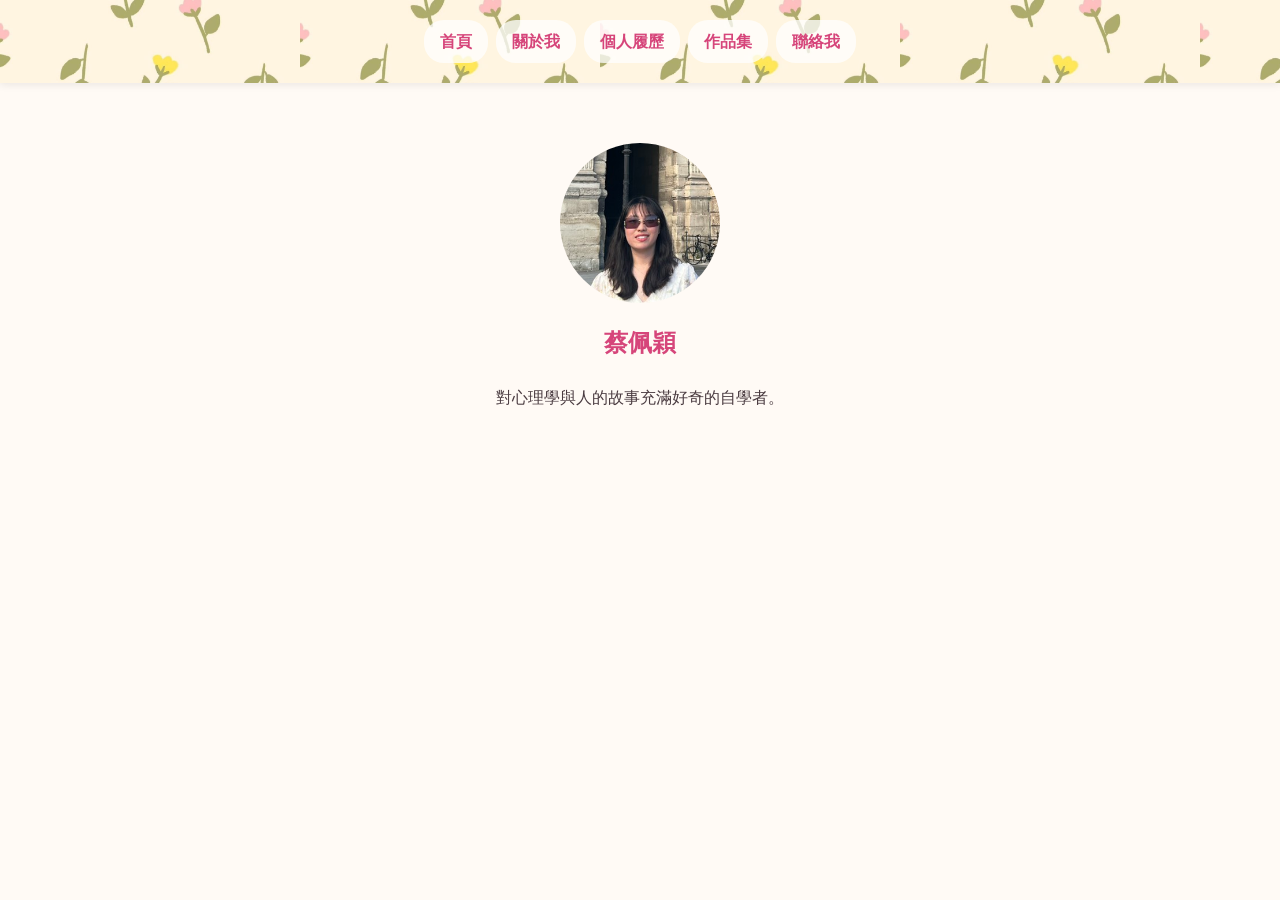
==== index.html @ 42b38957 "Update index.html" ====
<!DOCTYPE html>
<html lang="zh-Hant">
<head>
  <meta charset="UTF-8">
  <meta name="viewport" content="width=device-width, initial-scale=1.0">
  <title>蔡佩穎｜首頁</title>
  <link rel="stylesheet" href="style.css">
</head>
<body>

  <nav>
    <a href="index.html">首頁</a>
    <a href="about.html">關於我</a>
    <a href="resume.html">個人履歷</a>
    <a href="works.html">作品集</a>
    <a href="contact.html">聯絡我</a>
  </nav>

  <section id="home">
    <div class="avatar" role="img" aria-label="蔡佩穎的照片"></div>
    <h1>蔡佩穎</h1>
    <p>對心理學與人的故事充滿好奇的自學者。</p>
  </section>

</body>
</html>
---- style.css ----
body { font-family: sans-serif; margin: 0; line-height: 1.7; color: #4a3b40; background: #fffaf5; }

/* 上方導覽列：花花背景 */
nav {
  position: sticky; top: 0;
  background-image: url("flowers.jpg");
  background-size: 300px;
  background-repeat: repeat;
  display: flex; justify-content: center; flex-wrap: wrap; gap: 8px;
  padding: 20px 12px;
  box-shadow: 0 2px 8px rgba(0,0,0,0.08);
}
nav a {
  color: #d6457a; text-decoration: none; font-weight: bold;
  padding: 8px 16px; border-radius: 20px;
  background: rgba(255,255,255,0.75);
}
nav a:hover { background: #f8bbd0; color: white; }

/* 內容區塊 */
section { max-width: 700px; margin: 0 auto; padding: 60px 16px; }
h1 { color: #d6457a; }
h2 { color: #d6457a; border-bottom: 2px solid #f8bbd0; padding-bottom: 6px; }
#home { text-align: center; }

/* 圓形大頭照 */
.avatar {
  width: 160px; height: 160px;
  margin: 0 auto 16px;
  border-radius: 50%;
  background-image: url("me.jpg");
  background-size: 400%;
  background-position: 35% 70%;
}
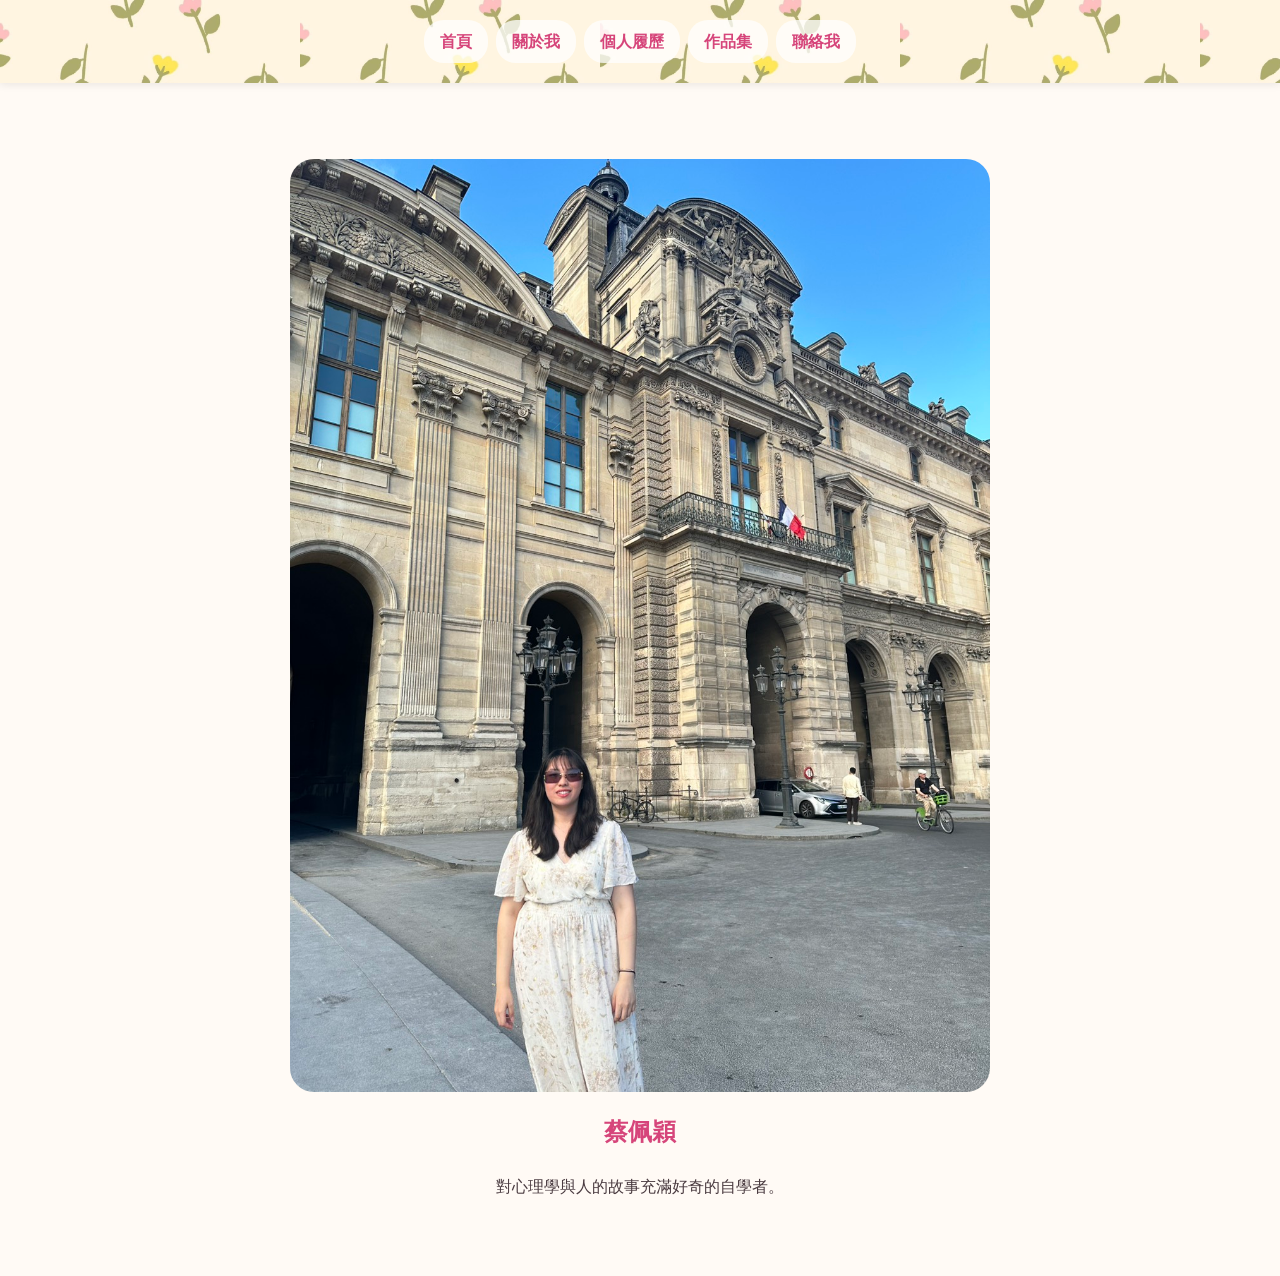
==== commit b5911c62: "Update index.html" ====
--- a/index.html
+++ b/index.html
@@ -17,7 +17,7 @@
   </nav>
 
   <section id="home">
-    <div class="avatar" role="img" aria-label="蔡佩穎的照片"></div>
+        <img src="me.jpg" alt="蔡佩穎的照片" class="photo">
     <h1>蔡佩穎</h1>
     <p>對心理學與人的故事充滿好奇的自學者。</p>
   </section>
--- a/style.css
+++ b/style.css
@@ -23,12 +23,11 @@
 h2 { color: #d6457a; border-bottom: 2px solid #f8bbd0; padding-bottom: 6px; }
 #home { text-align: center; }
 
-/* 圓形大頭照 */
-.avatar {
-  width: 160px; height: 160px;
-  margin: 0 auto 16px;
-  border-radius: 50%;
-  background-image: url("me.jpg");
-  background-size: 400%;
-  background-position: 35% 70%;
+/* 照片：原本比例、圓角方形 */
+.photo {
+  display: block;
+  max-width: 100%;
+  height: auto;
+  border-radius: 24px;
+  margin: 16px auto;
 }
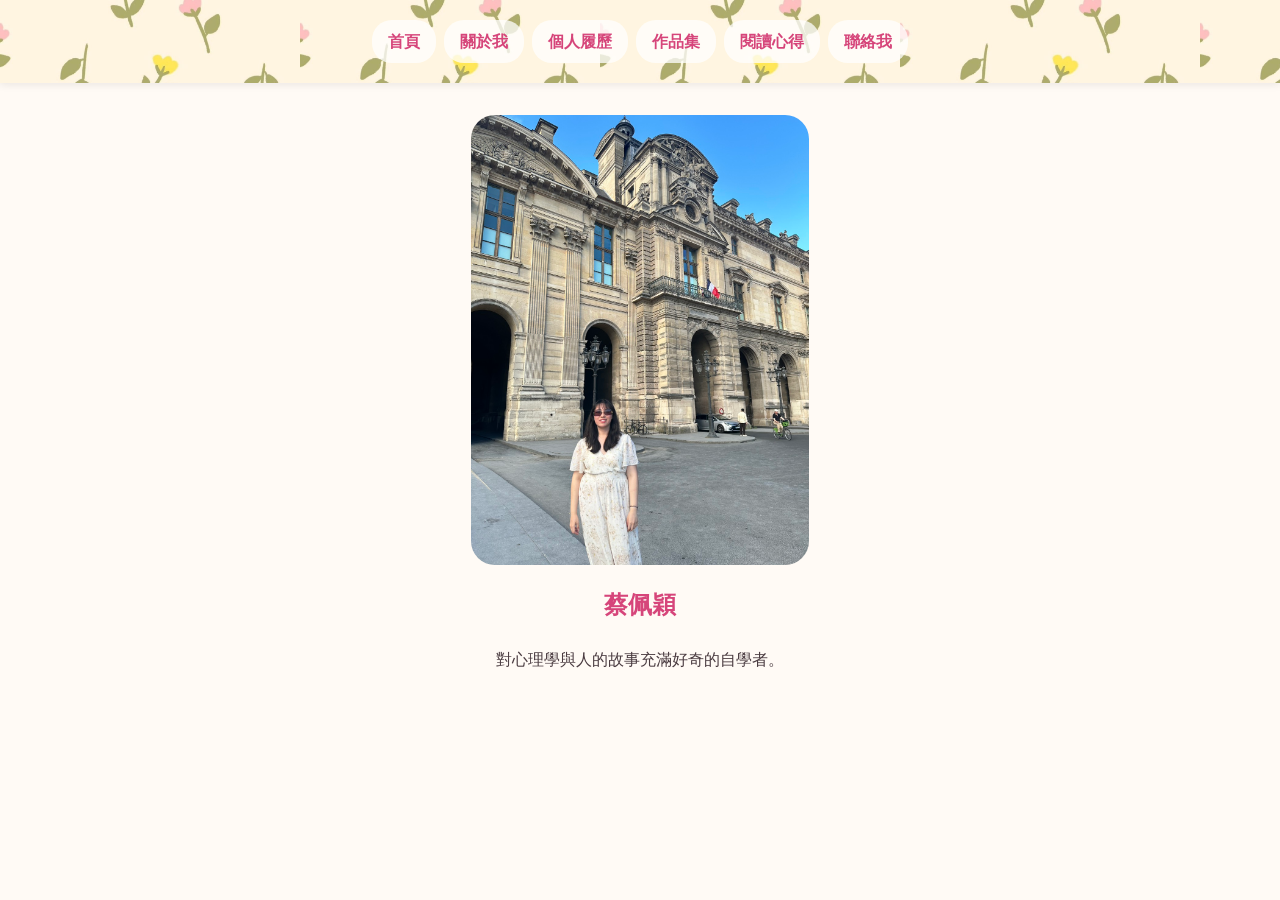
==== commit a0404a95: "Update index.html" ====
--- a/index.html
+++ b/index.html
@@ -8,16 +8,17 @@
 </head>
 <body>
 
-  <nav>
+ <nav>
     <a href="index.html">首頁</a>
     <a href="about.html">關於我</a>
     <a href="resume.html">個人履歷</a>
     <a href="works.html">作品集</a>
+    <a href="reading.html">閱讀心得</a>
     <a href="contact.html">聯絡我</a>
   </nav>
-
+  
   <section id="home">
-        <img src="me.jpg" alt="蔡佩穎的照片" class="photo">
+    <img src="me.jpg" alt="蔡佩穎的照片" class="photo">
     <h1>蔡佩穎</h1>
     <p>對心理學與人的故事充滿好奇的自學者。</p>
   </section>
--- a/style.css
+++ b/style.css
@@ -17,17 +17,29 @@
 }
 nav a:hover { background: #f8bbd0; color: white; }
 
-/* 內容區塊 */
-section { max-width: 700px; margin: 0 auto; padding: 60px 16px; }
+/* 內容區塊：文字左右對齊 */
+section { max-width: 700px; margin: 0 auto; padding: 60px 16px; text-align: justify; }
 h1 { color: #d6457a; }
 h2 { color: #d6457a; border-bottom: 2px solid #f8bbd0; padding-bottom: 6px; }
-#home { text-align: center; }
+#home { text-align: center; padding-top: 32px; }
 
-/* 照片：原本比例、圓角方形 */
+/* 照片：原本比例、圓角方形，高度不超過螢幕的一半 */
 .photo {
   display: block;
   max-width: 100%;
+  max-height: 50vh;
+  width: auto;
   height: auto;
   border-radius: 24px;
-  margin: 16px auto;
+  margin: 0 auto 16px;
 }
+
+/* 關於我：emoji 列點 */
+.about-list { list-style: none; padding: 0; }
+.about-list li { display: flex; gap: 10px; margin-bottom: 16px; }
+.about-list .icon { flex-shrink: 0; font-size: 1.2em; line-height: 1.5; }
+.about-list strong { color: #d6457a; }
+
+/* 內文連結 */
+section a { color: #d6457a; text-decoration: none; border-bottom: 1px dashed #d6457a; }
+section a:hover { color: #f48fb1; border-bottom-style: solid; }
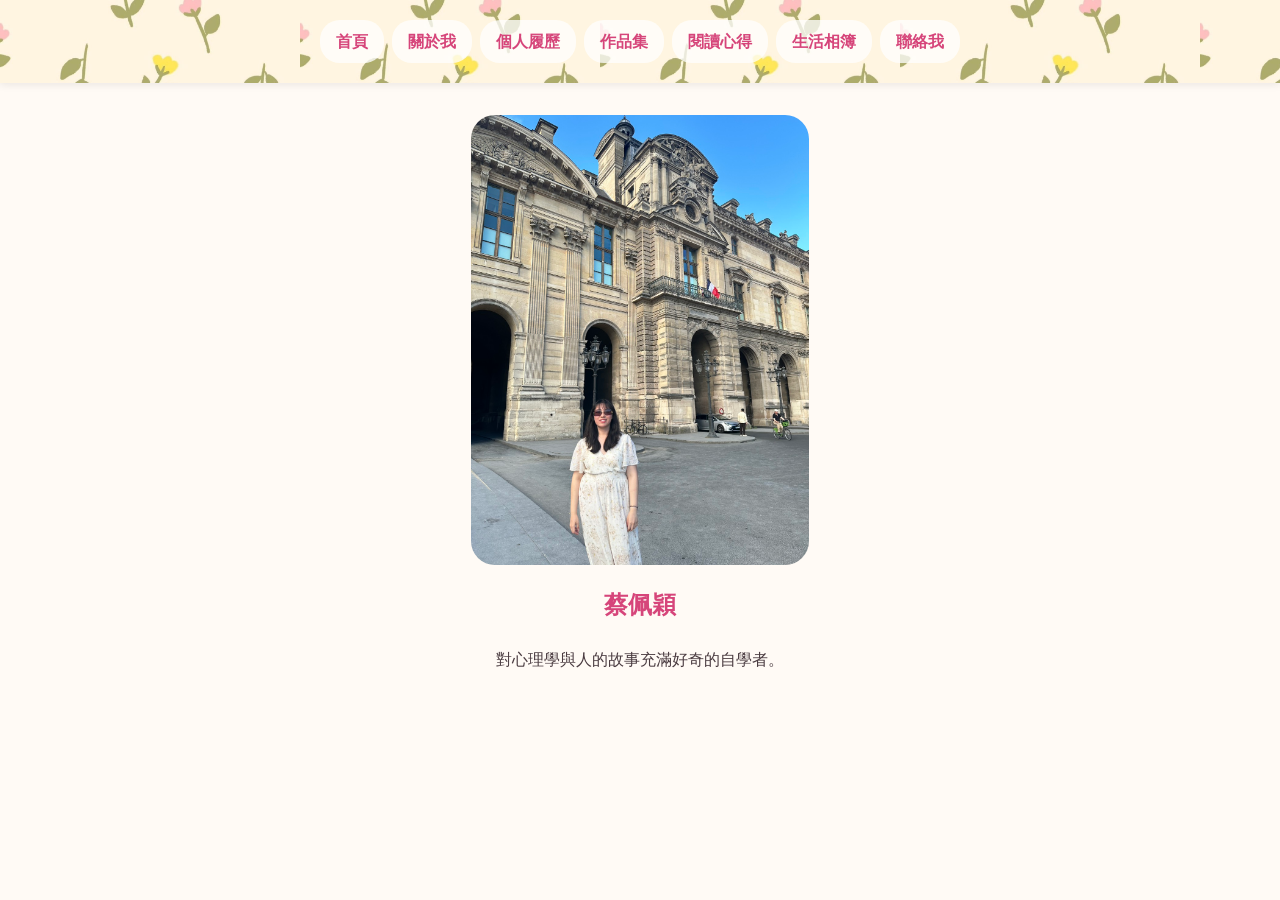
==== commit 2174462b: "Update index.html" ====
--- a/index.html
+++ b/index.html
@@ -8,12 +8,13 @@
 </head>
 <body>
 
- <nav>
+  <nav>
     <a href="index.html">首頁</a>
     <a href="about.html">關於我</a>
     <a href="resume.html">個人履歷</a>
     <a href="works.html">作品集</a>
     <a href="reading.html">閱讀心得</a>
+    <a href="album.html">生活相簿</a>
     <a href="contact.html">聯絡我</a>
   </nav>
   
--- a/style.css
+++ b/style.css
@@ -23,6 +23,13 @@
 h2 { color: #d6457a; border-bottom: 2px solid #f8bbd0; padding-bottom: 6px; }
 #home { text-align: center; padding-top: 32px; }
 
+/* 閱讀心得：星星 */
+.book-cover .stars { margin-top: 2px; font-size: 0.85em; letter-spacing: 1px; }
+
+/* 關閉視窗後，封面不要出現黑色外框 */
+.book-cover:focus { outline: none; }
+.book-cover:focus-visible { outline: 2px solid #f8bbd0; border-radius: 12px; }
+
 /* 照片：原本比例、圓角方形，高度不超過螢幕的一半 */
 .photo {
   display: block;
@@ -34,12 +41,45 @@
   margin: 0 auto 16px;
 }
 
-/* 關於我：emoji 列點 */
-.about-list { list-style: none; padding: 0; }
-.about-list li { display: flex; gap: 10px; margin-bottom: 16px; }
-.about-list .icon { flex-shrink: 0; font-size: 1.2em; line-height: 1.5; }
-.about-list strong { color: #d6457a; }
-
 /* 內文連結 */
 section a { color: #d6457a; text-decoration: none; border-bottom: 1px dashed #d6457a; }
 section a:hover { color: #f48fb1; border-bottom-style: solid; }
+
+/* 閱讀心得：書架 */
+.bookshelf {
+  display: grid;
+  grid-template-columns: repeat(auto-fill, minmax(140px, 1fr));
+  gap: 20px;
+  margin-top: 24px;
+}
+.book-cover {
+  background: none; border: none; padding: 0; cursor: pointer;
+  text-align: center; font: inherit; color: inherit;
+}
+.book-cover img {
+  width: 100%; aspect-ratio: 2 / 3; object-fit: cover;
+  border-radius: 12px;
+  box-shadow: 0 4px 12px rgba(0,0,0,0.12);
+  transition: transform 0.2s;
+}
+.book-cover:hover img { transform: translateY(-6px); }
+.book-cover span { display: block; margin-top: 8px; font-weight: bold; color: #d6457a; }
+
+/* 閱讀心得：彈出視窗 */
+.book-dialog {
+  max-width: 560px; width: 90%;
+  border: none; border-radius: 20px;
+  padding: 24px 28px;
+  background: #fffaf5; color: #4a3b40;
+  line-height: 1.8; text-align: justify;
+}
+.book-dialog::backdrop { background: rgba(74,59,64,0.5); }
+.book-dialog h3 { margin-top: 0; color: #d6457a; }
+.book-info { margin-top: -8px; font-size: 0.9em; color: #9a7f88; }
+.close-btn {
+  display: block; margin: 16px auto 0;
+  background: #f8bbd0; color: white; border: none;
+  padding: 8px 24px; border-radius: 20px;
+  font: inherit; font-weight: bold; cursor: pointer;
+}
+.close-btn:hover { background: #d6457a; }
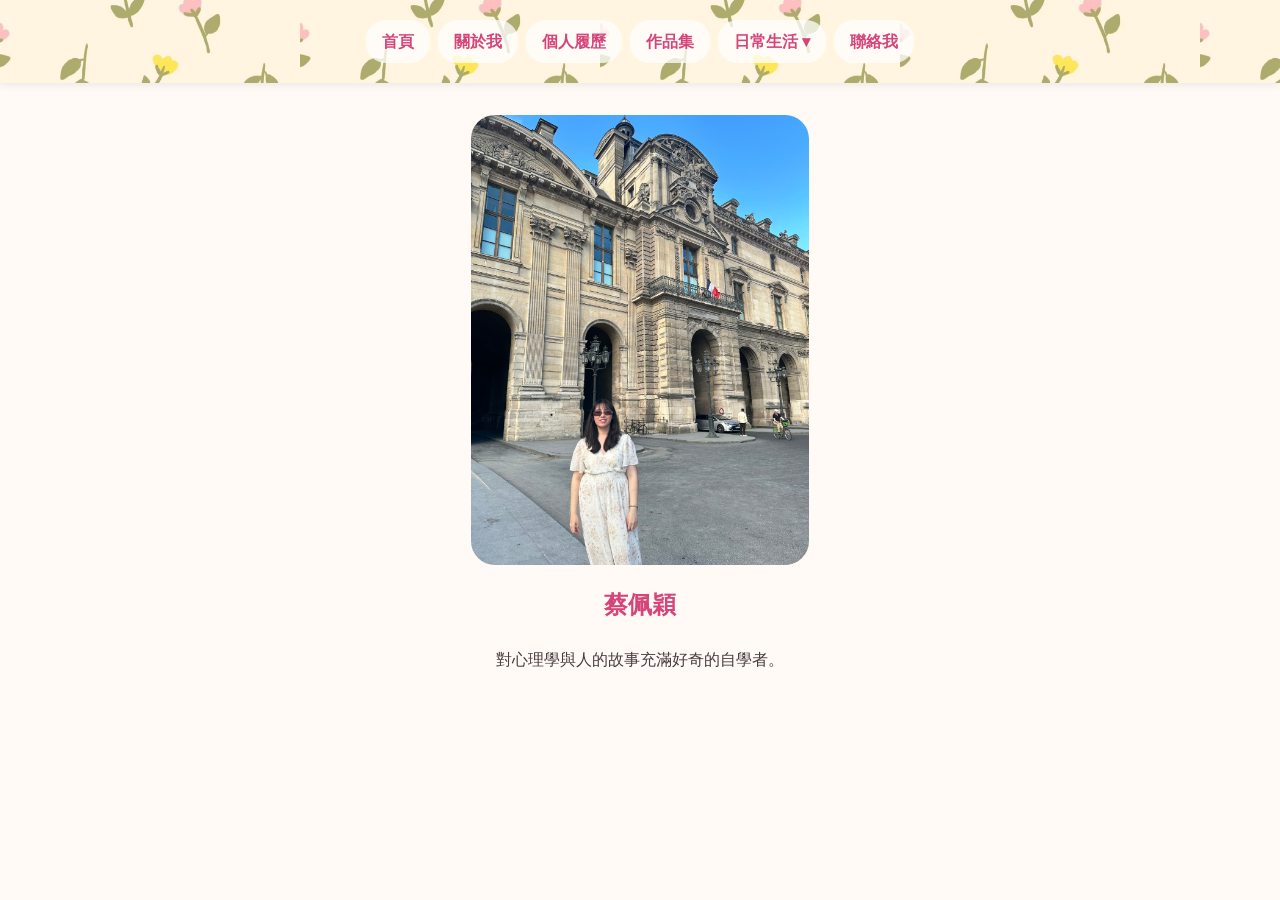
==== commit 69abf0bd: "Update index.html" ====
--- a/index.html
+++ b/index.html
@@ -8,15 +8,8 @@
 </head>
 <body>
 
-  <nav>
-    <a href="index.html">首頁</a>
-    <a href="about.html">關於我</a>
-    <a href="resume.html">個人履歷</a>
-    <a href="works.html">作品集</a>
-    <a href="reading.html">閱讀心得</a>
-    <a href="album.html">生活相簿</a>
-    <a href="contact.html">聯絡我</a>
-  </nav>
+  <nav id="site-nav"></nav>
+  <script src="nav.js?v=1"></script>
   
   <section id="home">
     <img src="me.jpg" alt="蔡佩穎的照片" class="photo">
--- a/style.css
+++ b/style.css
@@ -2,33 +2,45 @@
 
 /* 上方導覽列：花花背景 */
 nav {
-  position: sticky; top: 0;
+  position: sticky; top: 0; z-index: 20;
   background-image: url("flowers.jpg");
   background-size: 300px;
   background-repeat: repeat;
-  display: flex; justify-content: center; flex-wrap: wrap; gap: 8px;
+  display: flex; justify-content: center; align-items: center; flex-wrap: wrap; gap: 8px;
   padding: 20px 12px;
   box-shadow: 0 2px 8px rgba(0,0,0,0.08);
 }
-nav a {
+nav a, .dropdown summary {
+  display: inline-block;
   color: #d6457a; text-decoration: none; font-weight: bold;
   padding: 8px 16px; border-radius: 20px;
   background: rgba(255,255,255,0.75);
+  font-size: 1rem; line-height: 1.7;
 }
-nav a:hover { background: #f8bbd0; color: white; }
+nav a:hover, .dropdown summary:hover { background: #f8bbd0; color: white; }
+
+/* 下拉選單「其他」 */
+.dropdown { position: relative; }
+.dropdown summary { list-style: none; cursor: pointer; user-select: none; -webkit-user-select: none; }
+.dropdown summary::-webkit-details-marker { display: none; }
+.dropdown summary::marker { content: ""; }
+.dropdown[open] summary { background: #f8bbd0; color: white; }
+.dropdown-menu {
+  position: absolute; top: calc(100% + 8px); left: 50%;
+  transform: translateX(-50%);
+  display: flex; flex-direction: column; gap: 4px;
+  background: white; padding: 8px;
+  border-radius: 16px;
+  box-shadow: 0 4px 16px rgba(0,0,0,0.12);
+  z-index: 30;
+}
+.dropdown-menu a { background: none; white-space: nowrap; text-align: center; }
 
 /* 內容區塊：文字左右對齊 */
 section { max-width: 700px; margin: 0 auto; padding: 60px 16px; text-align: justify; }
 h1 { color: #d6457a; }
 h2 { color: #d6457a; border-bottom: 2px solid #f8bbd0; padding-bottom: 6px; }
 #home { text-align: center; padding-top: 32px; }
-
-/* 閱讀心得：星星 */
-.book-cover .stars { margin-top: 2px; font-size: 0.85em; letter-spacing: 1px; }
-
-/* 關閉視窗後，封面不要出現黑色外框 */
-.book-cover:focus { outline: none; }
-.book-cover:focus-visible { outline: 2px solid #f8bbd0; border-radius: 12px; }
 
 /* 照片：原本比例、圓角方形，高度不超過螢幕的一半 */
 .photo {
@@ -64,6 +76,9 @@
 }
 .book-cover:hover img { transform: translateY(-6px); }
 .book-cover span { display: block; margin-top: 8px; font-weight: bold; color: #d6457a; }
+.book-cover .stars { margin-top: 2px; font-size: 0.85em; letter-spacing: 1px; }
+.book-cover:focus { outline: none; }
+.book-cover:focus-visible { outline: 2px solid #f8bbd0; border-radius: 12px; }
 
 /* 閱讀心得：彈出視窗 */
 .book-dialog {
@@ -83,3 +98,44 @@
   font: inherit; font-weight: bold; cursor: pointer;
 }
 .close-btn:hover { background: #d6457a; }
+
+/* 相簿：封面 */
+.album-grid {
+  display: grid;
+  grid-template-columns: repeat(auto-fill, minmax(200px, 1fr));
+  gap: 20px;
+  margin-top: 24px;
+}
+.album-cover {
+  background: none; border: none; padding: 0; cursor: pointer;
+  text-align: center; font: inherit; color: inherit;
+}
+.album-cover:focus { outline: none; }
+.album-cover img {
+  width: 100%; aspect-ratio: 4 / 3; object-fit: cover;
+  border-radius: 16px;
+  box-shadow: 0 4px 12px rgba(0,0,0,0.12);
+  transition: transform 0.2s;
+}
+.album-cover:hover img { transform: translateY(-6px); }
+.album-cover span { display: block; margin-top: 8px; font-weight: bold; color: #d6457a; }
+.album-cover small { color: #9a7f88; }
+
+/* 相簿：彈出視窗 */
+.album-dialog {
+  max-width: 760px; width: 92%;
+  max-height: 90vh;
+  border: none; border-radius: 20px;
+  padding: 24px 28px;
+  background: #fffaf5; color: #4a3b40;
+  line-height: 1.8; text-align: justify;
+}
+.album-dialog::backdrop { background: rgba(74,59,64,0.5); }
+.album-dialog h3 { margin-top: 0; color: #d6457a; }
+.gallery {
+  display: grid;
+  grid-template-columns: repeat(auto-fill, minmax(200px, 1fr));
+  gap: 12px;
+  margin-top: 16px;
+}
+.gallery img { width: 100%; height: auto; border-radius: 12px; }
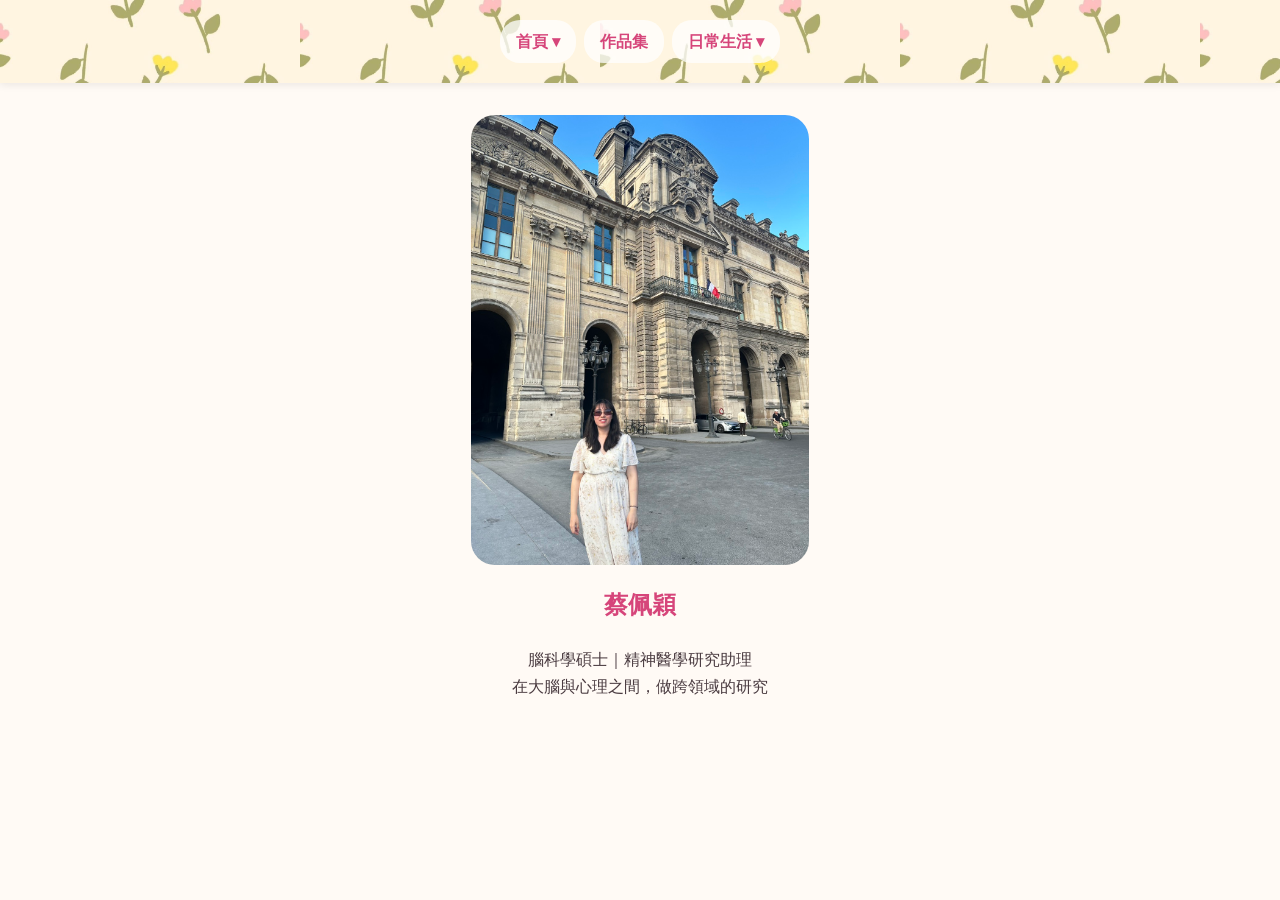
==== commit 0cd75d3b: "Update index.html" ====
--- a/index.html
+++ b/index.html
@@ -4,17 +4,28 @@
   <meta charset="UTF-8">
   <meta name="viewport" content="width=device-width, initial-scale=1.0">
   <title>蔡佩穎｜首頁</title>
-  <link rel="stylesheet" href="style.css">
+
+  <!-- 分享預覽與搜尋介紹 -->
+  <meta name="description" content="蔡佩穎的個人網站｜腦科學碩士、精神醫學研究助理，關注大腦、情緒與心理健康。">
+  <meta property="og:title" content="蔡佩穎｜個人網站">
+  <meta property="og:description" content="腦科學碩士｜精神醫學研究助理，在大腦與心理之間做跨領域的研究。">
+  <meta property="og:image" content="https://paying-web.github.io/me.jpg">
+  <meta property="og:url" content="https://paying-web.github.io/">
+
+  <link rel="stylesheet" href="style.css?v=6">
 </head>
 <body>
 
   <nav id="site-nav"></nav>
   <script src="nav.js?v=1"></script>
-  
+
   <section id="home">
     <img src="me.jpg" alt="蔡佩穎的照片" class="photo">
     <h1>蔡佩穎</h1>
-    <p>對心理學與人的故事充滿好奇的自學者。</p>
+    <p class="tagline">
+      腦科學碩士｜精神醫學研究助理<br>
+      在大腦與心理之間，做跨領域的研究
+    </p>
   </section>
 
 </body>
--- a/style.css
+++ b/style.css
@@ -139,3 +139,5 @@
   margin-top: 16px;
 }
 .gallery img { width: 100%; height: auto; border-radius: 12px; }
+.dropdown summary:focus { outline: none; }
+.dropdown summary:focus-visible { outline: 2px solid #f8bbd0; }
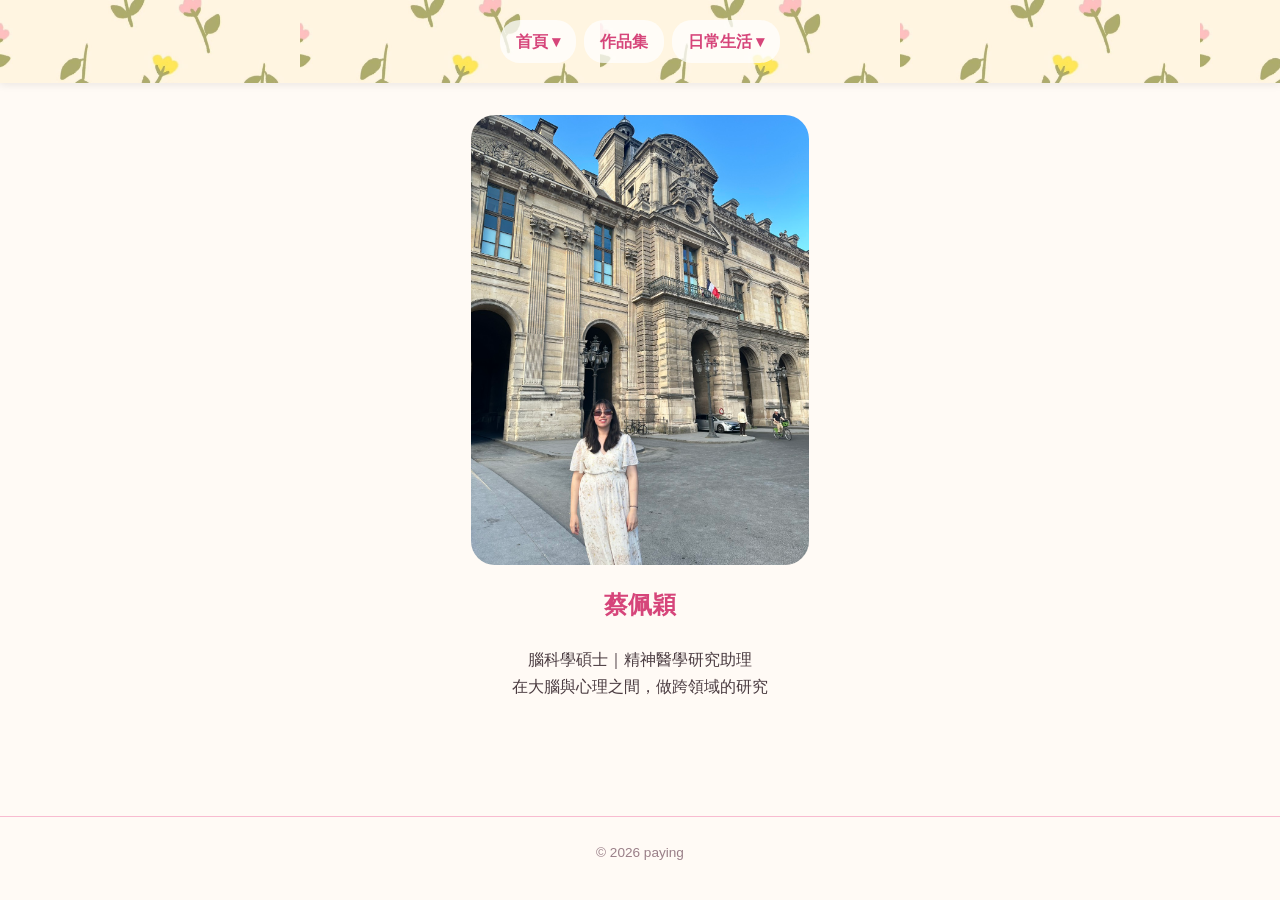
==== commit b93209bd: "Update index.html" ====
--- a/index.html
+++ b/index.html
@@ -27,6 +27,7 @@
       在大腦與心理之間，做跨領域的研究
     </p>
   </section>
-
+  <footer id="site-footer"></footer>
+  <script src="footer.js?v=1"></script>
 </body>
 </html>
--- a/style.css
+++ b/style.css
@@ -141,3 +141,14 @@
 .gallery img { width: 100%; height: auto; border-radius: 12px; }
 .dropdown summary:focus { outline: none; }
 .dropdown summary:focus-visible { outline: 2px solid #f8bbd0; }
+
+/* 頁尾 */
+footer {
+  text-align: center;
+  padding: 24px 16px 32px;
+  margin-top: 40px;
+  border-top: 1px solid #f8bbd0;
+  font-size: 0.85em;
+  color: #9a7f88;
+}
+footer p { margin: 0; }
